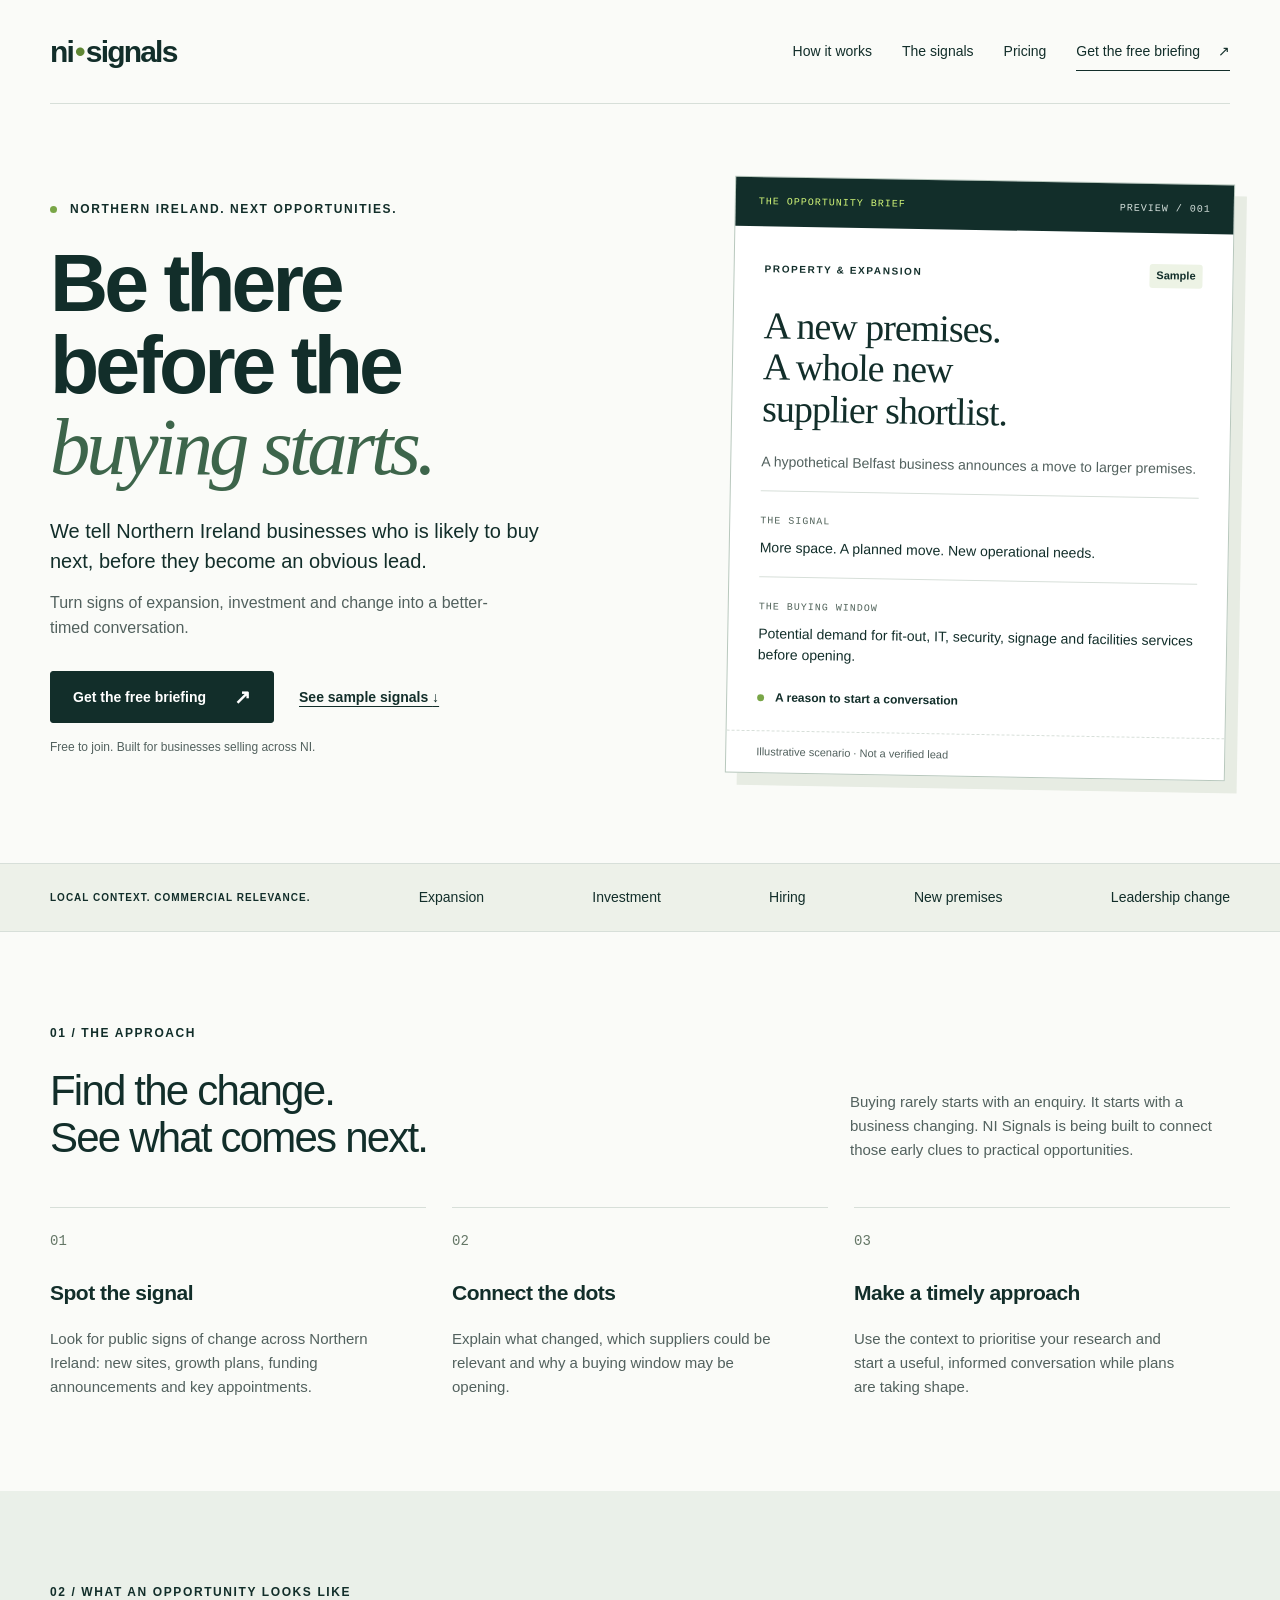
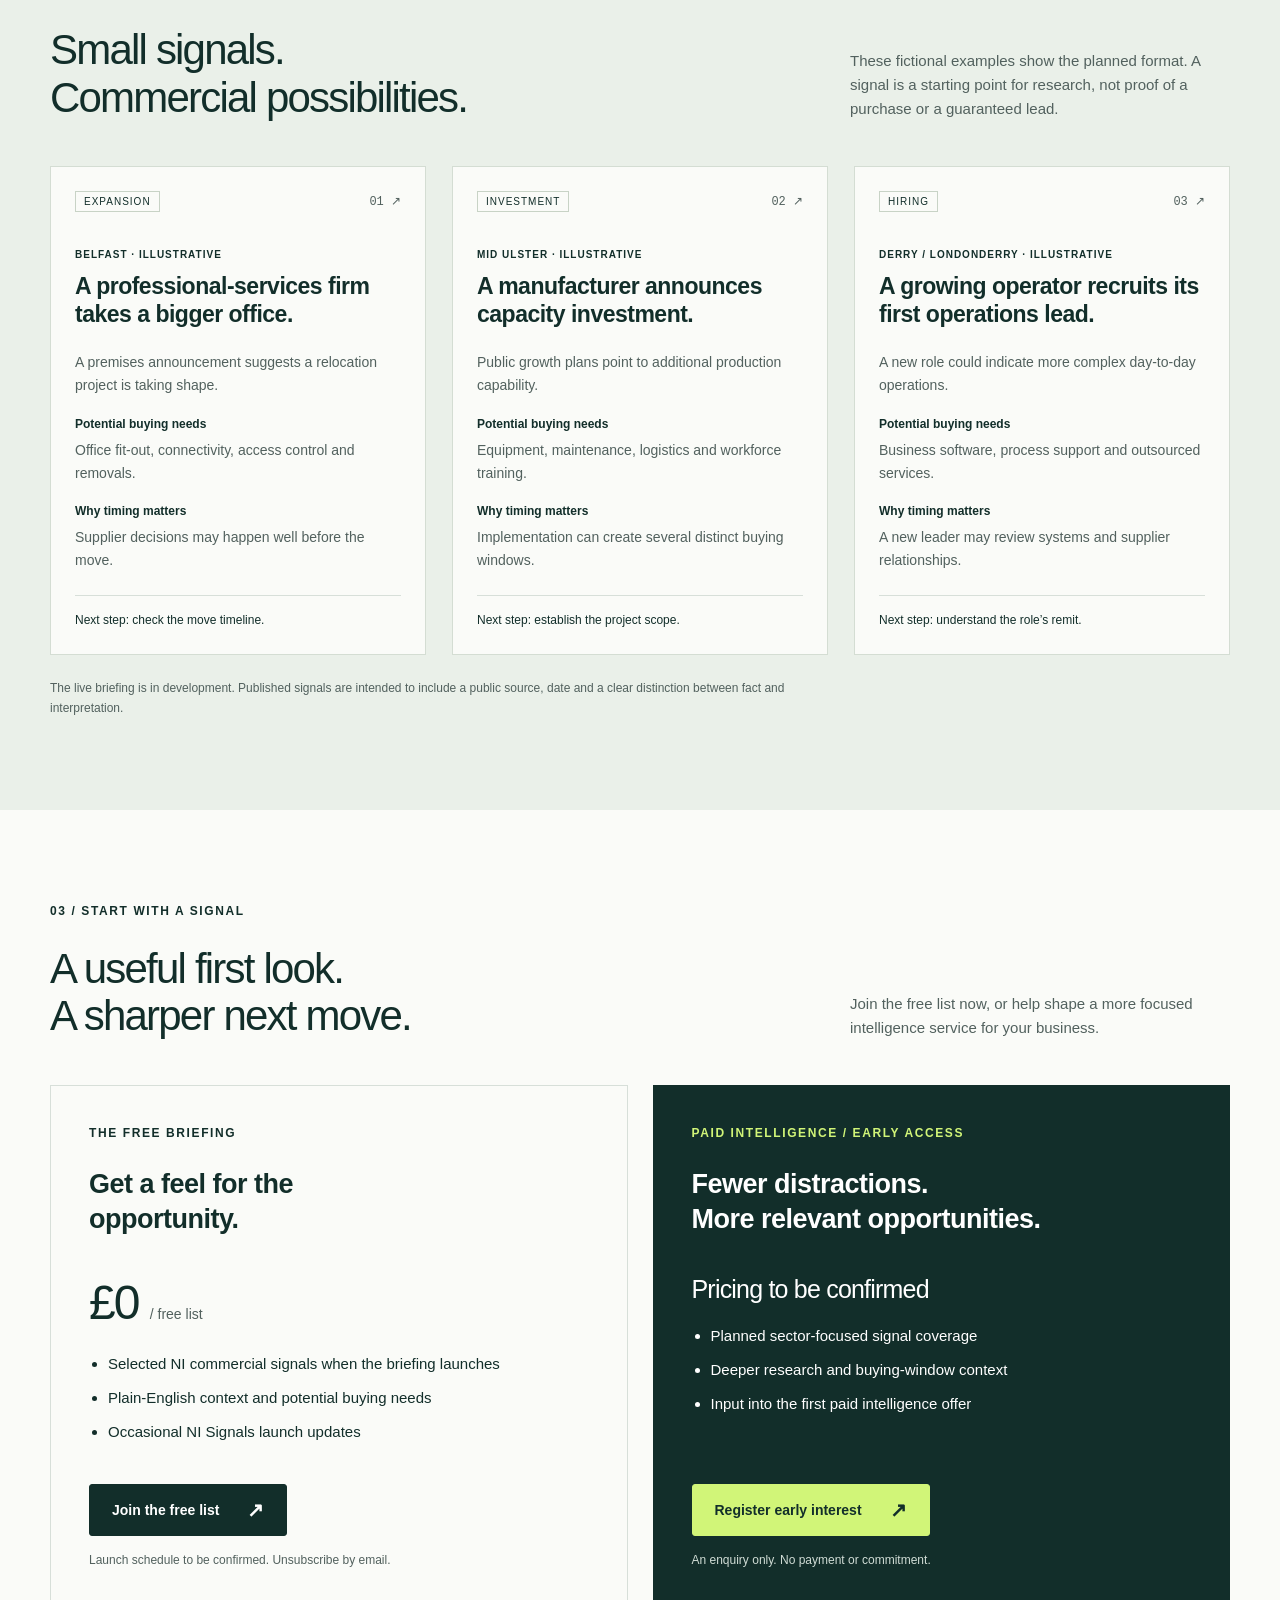
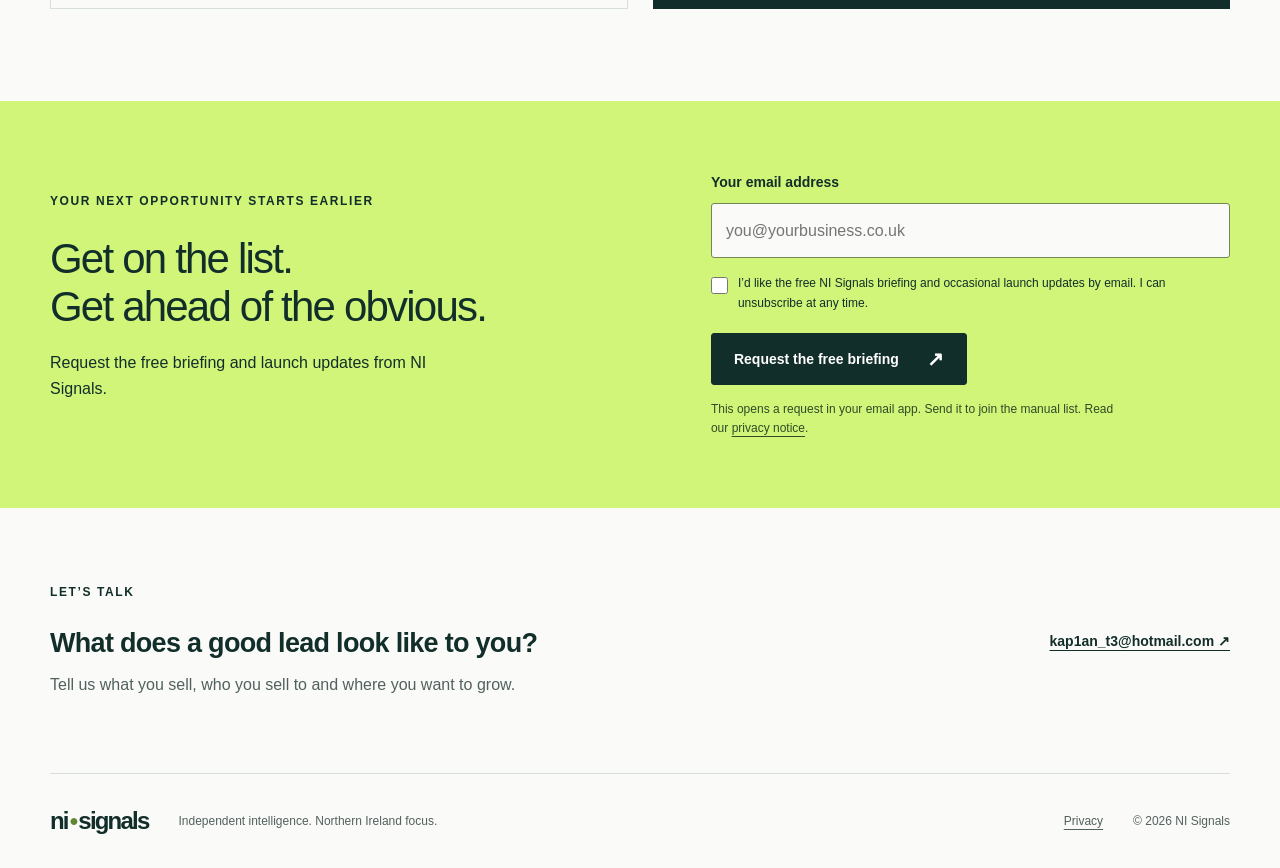
==== index.html @ 3f55317d "Launch NI Signals static landing-site MVP" ====
<!doctype html>
<html lang="en-GB">
<head>
  <meta charset="utf-8"><meta name="viewport" content="width=device-width, initial-scale=1">
  <title>NI Signals | Know who’s likely to buy next</title>
  <meta name="description" content="Early commercial signals for Northern Ireland businesses. Spot expansion, investment and change that could open your next buying window. Join the free briefing.">
  <meta name="theme-color" content="#122e2a"><meta property="og:title" content="NI Signals — Know who’s likely to buy next"><meta property="og:description" content="Northern Ireland commercial intelligence. Spot the change. Understand the opportunity. Make your move."><meta property="og:type" content="website">
  <link rel="canonical" href="https://kaplankopy-debug.github.io/ni-signals/"><meta property="og:url" content="https://kaplankopy-debug.github.io/ni-signals/">
  <link rel="icon" href="favicon.svg" type="image/svg+xml"><link rel="stylesheet" href="styles.css"><script src="signup.js" defer></script>
</head>
<body>
<a class="skip" href="#main">Skip to content</a>
<header class="wrap masthead"><a class="brand" href="./" aria-label="NI Signals home">ni<span class="brand-dot">•</span>signals</a><nav aria-label="Main navigation"><a href="#how-it-works">How it works</a><a href="#signals">The signals</a><a href="#pricing">Pricing</a><a class="nav-cta" href="#join">Get the free briefing <span aria-hidden="true">↗</span></a></nav></header>
<main id="main">
<section class="wrap hero">
  <div class="hero-copy"><p class="eyebrow"><span class="status-dot"></span> NORTHERN IRELAND. NEXT OPPORTUNITIES.</p><h1>Be there<br>before the<br><em>buying starts.</em></h1><p class="lead">We tell Northern Ireland businesses who is likely to buy next, before they become an obvious lead.</p><p class="sublead">Turn signs of expansion, investment and change into a better-timed conversation.</p><div class="actions"><a class="button" href="#join">Get the free briefing <span aria-hidden="true">↗</span></a><a class="text-link" href="#signals">See sample signals <span aria-hidden="true">↓</span></a></div><p class="small">Free to join. Built for businesses selling across NI.</p></div>
  <aside class="brief" aria-label="Illustrative commercial signal"><div class="brief-top"><span>THE OPPORTUNITY BRIEF</span><span class="edition">PREVIEW / 001</span></div><div class="brief-body"><p class="eyebrow">PROPERTY & EXPANSION <span class="pill">Sample</span></p><h2>A new premises.<br>A whole new<br>supplier shortlist.</h2><p>A hypothetical Belfast business announces a move to larger premises.</p><div class="signal-rule"><span>THE SIGNAL</span><p>More space. A planned move. New operational needs.</p></div><div class="signal-rule"><span>THE BUYING WINDOW</span><p>Potential demand for fit-out, IT, security, signage and facilities services before opening.</p></div><div class="brief-foot"><span class="status-dot"></span> A reason to start a conversation</div></div><div class="brief-caption">Illustrative scenario · Not a verified lead</div></aside>
</section>
<div class="scope-strip"><div class="wrap"><p>LOCAL CONTEXT. COMMERCIAL RELEVANCE.</p><span>Expansion</span><span>Investment</span><span>Hiring</span><span>New premises</span><span>Leadership change</span></div></div>
<section class="wrap section" id="how-it-works"><div class="section-heading"><div><p class="eyebrow">01 / THE APPROACH</p><h2>Find the change.<br>See what comes next.</h2></div><p>Buying rarely starts with an enquiry. It starts with a business changing. NI Signals is being built to connect those early clues to practical opportunities.</p></div><div class="steps"><article><span class="step-number">01</span><h3>Spot the signal</h3><p>Look for public signs of change across Northern Ireland: new sites, growth plans, funding announcements and key appointments.</p></article><article><span class="step-number">02</span><h3>Connect the dots</h3><p>Explain what changed, which suppliers could be relevant and why a buying window may be opening.</p></article><article><span class="step-number">03</span><h3>Make a timely approach</h3><p>Use the context to prioritise your research and start a useful, informed conversation while plans are taking shape.</p></article></div></section>
<section class="signals-section" id="signals"><div class="wrap section"><div class="section-heading"><div><p class="eyebrow">02 / WHAT AN OPPORTUNITY LOOKS LIKE</p><h2>Small signals.<br>Commercial possibilities.</h2></div><p>These fictional examples show the planned format. A signal is a starting point for research, not proof of a purchase or a guaranteed lead.</p></div><div class="cards">
<article class="signal-card"><div class="card-top"><span class="tag">EXPANSION</span><span>01 ↗</span></div><p class="location">BELFAST · ILLUSTRATIVE</p><h3>A professional-services firm takes a bigger office.</h3><p class="card-detail">A premises announcement suggests a relocation project is taking shape.</p><dl><dt>Potential buying needs</dt><dd>Office fit-out, connectivity, access control and removals.</dd><dt>Why timing matters</dt><dd>Supplier decisions may happen well before the move.</dd></dl><div class="card-footer">Next step: check the move timeline.</div></article>
<article class="signal-card"><div class="card-top"><span class="tag">INVESTMENT</span><span>02 ↗</span></div><p class="location">MID ULSTER · ILLUSTRATIVE</p><h3>A manufacturer announces capacity investment.</h3><p class="card-detail">Public growth plans point to additional production capability.</p><dl><dt>Potential buying needs</dt><dd>Equipment, maintenance, logistics and workforce training.</dd><dt>Why timing matters</dt><dd>Implementation can create several distinct buying windows.</dd></dl><div class="card-footer">Next step: establish the project scope.</div></article>
<article class="signal-card"><div class="card-top"><span class="tag">HIRING</span><span>03 ↗</span></div><p class="location">DERRY / LONDONDERRY · ILLUSTRATIVE</p><h3>A growing operator recruits its first operations lead.</h3><p class="card-detail">A new role could indicate more complex day-to-day operations.</p><dl><dt>Potential buying needs</dt><dd>Business software, process support and outsourced services.</dd><dt>Why timing matters</dt><dd>A new leader may review systems and supplier relationships.</dd></dl><div class="card-footer">Next step: understand the role’s remit.</div></article>
</div><p class="sample-note">The live briefing is in development. Published signals are intended to include a public source, date and a clear distinction between fact and interpretation.</p></div></section>
<section class="wrap section" id="pricing"><div class="section-heading"><div><p class="eyebrow">03 / START WITH A SIGNAL</p><h2>A useful first look.<br>A sharper next move.</h2></div><p>Join the free list now, or help shape a more focused intelligence service for your business.</p></div><div class="pricing-grid"><article class="price-card"><p class="eyebrow">THE FREE BRIEFING</p><h3>Get a feel for the opportunity.</h3><p class="price">£0 <span>/ free list</span></p><ul><li>Selected NI commercial signals when the briefing launches</li><li>Plain-English context and potential buying needs</li><li>Occasional NI Signals launch updates</li></ul><a class="button" href="#join">Join the free list <span aria-hidden="true">↗</span></a><p class="small">Launch schedule to be confirmed. Unsubscribe by email.</p></article><article class="price-card premium"><p class="eyebrow">PAID INTELLIGENCE / EARLY ACCESS</p><h3>Fewer distractions.<br>More relevant opportunities.</h3><p class="price price-tbc">Pricing to be confirmed</p><ul><li>Planned sector-focused signal coverage</li><li>Deeper research and buying-window context</li><li>Input into the first paid intelligence offer</li></ul><a class="button light" href="mailto:kap1an_t3@hotmail.com?subject=NI%20Signals%20early%20access&amp;body=Hi%2C%20I%27m%20interested%20in%20NI%20Signals%20paid%20intelligence.%0A%0ABusiness%3A%0AWhat%20we%20sell%3A%0AIdeal%20customers%3A">Register early interest <span aria-hidden="true">↗</span></a><p class="small">An enquiry only. No payment or commitment.</p></article></div></section>
<section class="join-section" id="join"><div class="wrap join-grid"><div><p class="eyebrow">YOUR NEXT OPPORTUNITY STARTS EARLIER</p><h2>Get on the list.<br>Get ahead of the obvious.</h2><p>Request the free briefing and launch updates from NI Signals.</p></div><form id="signup-form"><label for="email">Your email address</label><input id="email" name="email" type="email" autocomplete="email" placeholder="you@yourbusiness.co.uk" required maxlength="254"><label class="consent"><input type="checkbox" id="consent" required><span>I’d like the free NI Signals briefing and occasional launch updates by email. I can unsubscribe at any time.</span></label><button class="button" type="submit">Request the free briefing <span aria-hidden="true">↗</span></button><p class="small">This opens a request in your email app. Send it to join the manual list. Read our <a href="privacy.html">privacy notice</a>.</p><p id="signup-status" class="form-status" role="status" aria-live="polite"></p><noscript><p>Email <a href="mailto:kap1an_t3@hotmail.com?subject=NI%20Signals%20free%20briefing&amp;body=Please%20add%20me%20to%20the%20free%20NI%20Signals%20briefing%20and%20occasional%20launch%20updates.%20I%20understand%20I%20can%20unsubscribe%20at%20any%20time.">your signup request</a> to join.</p></noscript></form></div></section>
<section class="wrap contact" id="contact"><div><p class="eyebrow">LET’S TALK</p><h2>What does a good lead look like to you?</h2><p>Tell us what you sell, who you sell to and where you want to grow.</p></div><a class="text-link" href="mailto:kap1an_t3@hotmail.com?subject=NI%20Signals%20enquiry">kap1an_t3@hotmail.com <span aria-hidden="true">↗</span></a></section>
</main><footer class="wrap footer"><a class="brand" href="./">ni<span class="brand-dot">•</span>signals</a><p>Independent intelligence. Northern Ireland focus.</p><a href="privacy.html">Privacy</a><span>© 2026 NI Signals</span></footer>
</body></html>
---- styles.css ----
:root{--ink:#122e2a;--muted:#52615e;--paper:#fafbf8;--line:#d7dfd9;--green:#d1f578;--white:#fff}*{box-sizing:border-box}html{scroll-behavior:smooth;scroll-padding-top:24px}body{margin:0;color:var(--ink);background:var(--paper);font:16px/1.6 Arial,Helvetica,sans-serif}a{color:inherit;text-underline-offset:4px}button,input{font:inherit}button,a,input{touch-action:manipulation}a,button{-webkit-tap-highlight-color:transparent}a:focus-visible,button:focus-visible,input:focus-visible{outline:3px solid #32856d;outline-offset:5px}.wrap{width:min(1180px,calc(100% - 64px));margin-inline:auto}.masthead{min-height:104px;display:flex;align-items:center;justify-content:space-between;gap:30px;border-bottom:1px solid var(--line)}.brand{font-weight:800;font-size:30px;letter-spacing:-1.8px;text-decoration:none;white-space:nowrap}.brand-dot{color:#5f8734;padding:0 2px}nav{display:flex;align-items:center;gap:30px;font-size:14px}nav a{text-decoration:none}.nav-cta{border-bottom:1px solid;padding:8px 0}.nav-cta span{margin-left:14px}.hero{display:grid;grid-template-columns:1.2fr 1fr;gap:80px;padding-block:76px 86px;align-items:center}.eyebrow{font-size:12px;font-weight:700;letter-spacing:1.6px;line-height:1.6;margin:0 0 24px}.status-dot{display:inline-block;width:7px;height:7px;background:#79a647;border-radius:50%;margin-right:8px;vertical-align:middle}h1,h2,h3,p{margin-top:0}h1{font-size:clamp(54px,6.3vw,84px);line-height:1.01;letter-spacing:-4px;font-weight:600;margin-bottom:28px}h1 em{font-family:Georgia,'Times New Roman',serif;font-weight:400;color:#3d654b;letter-spacing:-4px}.lead{font-size:20px;line-height:1.5;max-width:500px;margin-bottom:14px}.sublead{color:var(--muted);max-width:460px}.actions{display:flex;align-items:center;gap:25px;margin-top:30px;flex-wrap:wrap}.button{display:inline-flex;align-items:center;justify-content:space-between;gap:28px;min-height:52px;padding:14px 22px;background:var(--ink);color:white;border:1px solid var(--ink);font-weight:700;font-size:14px;text-decoration:none;cursor:pointer;border-radius:3px}.button:hover{background:#255145}.button span{font-size:20px;line-height:1}.text-link{font-size:14px;font-weight:700}.small{font-size:12px;color:var(--muted);margin:15px 0 0}.brief{background:white;border:1px solid #b8c8bd;box-shadow:12px 12px 0 #e7ece3;transform:rotate(1deg)}.brief-top{background:var(--ink);color:var(--green);padding:17px 23px;display:flex;justify-content:space-between;gap:15px;font:10px/1.5 monospace;letter-spacing:1px}.edition{color:#d5e0dc}.brief-body{padding:31px 30px 23px}.brief-body .eyebrow{font-size:10px;display:flex;justify-content:space-between;align-items:center;gap:10px}.pill{background:#edf3e5;padding:3px 7px;border-radius:3px;letter-spacing:0;font-size:11px}.brief h2{font:400 38px/1.1 Georgia,serif;letter-spacing:-1px;margin-bottom:20px}.brief-body>p:not(.eyebrow){font-size:14px;color:var(--muted)}.signal-rule{border-top:1px solid var(--line);padding-top:14px;margin-top:18px}.signal-rule>span{font:10px monospace;letter-spacing:1px;color:#52645b}.signal-rule p{font-size:14px;margin:6px 0 0;line-height:1.5}.brief-foot{font-size:12px;font-weight:600;padding-top:23px}.brief-caption{border-top:1px dashed var(--line);padding:12px 30px;font-size:11px;color:var(--muted)}.scope-strip{border-block:1px solid var(--line);background:#edf1e9}.scope-strip .wrap{display:flex;flex-wrap:wrap;align-items:center;justify-content:space-between;gap:20px;padding-block:22px}.scope-strip p{font-size:10px;letter-spacing:1px;margin:0;font-weight:700}.scope-strip span{font-size:14px}.section{padding-block:92px}.section-heading{display:flex;justify-content:space-between;gap:60px;margin-bottom:45px;align-items:flex-end}.section-heading h2,.join-grid h2{font-size:42px;letter-spacing:-1.8px;line-height:1.13;margin-bottom:0;font-weight:500}.section-heading>p{max-width:380px;color:var(--muted);font-size:15px;margin:0}.steps,.cards{display:grid;grid-template-columns:repeat(3,1fr);gap:26px}.steps article{border-top:1px solid var(--line);padding-top:25px}.step-number{font:14px monospace;color:#647666;display:block;margin-bottom:30px}h3{font-size:21px;line-height:1.3;letter-spacing:-.5px}.steps p{font-size:15px;color:var(--muted);max-width:330px;margin-bottom:0}.signals-section{background:#eaf0e9}.signal-card{background:var(--paper);border:1px solid #d4ddd3;padding:24px;display:flex;flex-direction:column}.card-top{display:flex;align-items:center;justify-content:space-between;font:12px monospace;color:var(--muted);margin-bottom:35px}.tag{border:1px solid #c8d3c6;padding:4px 8px;font:10px Arial;letter-spacing:1px;color:var(--ink)}.location{font-size:10px;font-weight:700;letter-spacing:1px;margin-bottom:10px}.signal-card h3{font-size:23px;line-height:1.2}.card-detail{font-size:14px;color:var(--muted)}dl{margin:5px 0 24px}dt{font-size:12px;font-weight:700;margin-bottom:5px}dd{margin:0 0 18px;font-size:14px;color:var(--muted)}dd:last-child{margin-bottom:0}.card-footer{border-top:1px solid var(--line);padding-top:15px;margin-top:auto;font-size:12px}.sample-note{font-size:12px;color:var(--muted);margin:24px 0 0;max-width:810px}.pricing-grid{display:grid;grid-template-columns:1fr 1fr;gap:25px}.price-card{border:1px solid var(--line);padding:38px;display:flex;flex-direction:column;align-items:flex-start}.price-card h3{font-size:27px;max-width:350px}.price{font-size:48px;line-height:1.2;letter-spacing:-2px;margin:10px 0 20px}.price span{font-size:14px;letter-spacing:0;color:var(--muted)}.price-tbc{font-size:25px;letter-spacing:-.8px}.price-card ul{padding-left:19px;font-size:15px;margin:0 0 30px}.price-card li{padding-bottom:10px}.price-card .button{margin-top:auto}.premium{background:var(--ink);color:#fff;border-color:var(--ink)}.premium .eyebrow{color:var(--green)}.premium .small{color:#d0dcd5}.light{background:var(--green);color:var(--ink);border-color:var(--green)}.light:hover{background:#e0ff9b}.join-section{background:var(--green);padding-block:70px}.join-grid{display:grid;grid-template-columns:1.1fr 1fr;gap:90px;align-items:center}.join-grid h2{margin-bottom:20px}.join-grid p{max-width:410px}.join-grid label:not(.consent){display:block;font-size:14px;font-weight:700;margin-bottom:9px}input[type=email]{width:100%;border:1px solid #738654;background:var(--paper);padding:14px;border-radius:3px;min-height:54px}.consent{display:flex;gap:10px;align-items:flex-start;font-size:12px;margin:16px 0 20px}.consent input{margin:3px 0 0;width:17px;height:17px;flex-shrink:0;accent-color:var(--ink)}.join-grid .small{color:#304b27}.form-status{font-size:14px;margin:16px 0 0}.form-status:empty{display:none}.contact{display:flex;justify-content:space-between;gap:45px;align-items:center;padding-block:75px}.contact h2{font-size:27px;line-height:1.25;letter-spacing:-.7px;margin-bottom:12px}.contact p:last-child{color:var(--muted);margin:0}.contact>a{overflow-wrap:anywhere}.footer{display:flex;align-items:center;gap:30px;border-top:1px solid var(--line);padding-block:28px;font-size:12px;color:var(--muted)}.footer .brand{font-size:24px;color:var(--ink)}.footer p{margin:0 auto 0 0}.skip{position:absolute;left:15px;top:-100px;background:white;padding:12px;z-index:10}.skip:focus{top:10px}.privacy{max-width:760px;padding-block:65px}.privacy h1{font-size:52px;letter-spacing:-2px}.privacy h2{font-size:23px;margin-top:35px}.privacy p,.privacy li{color:var(--muted)}.privacy a{overflow-wrap:anywhere}@media(max-width:1000px){.hero{gap:40px}.brief-body{padding:25px}.brief h2{font-size:34px}nav{gap:18px}.join-grid{gap:40px}.card-top{gap:8px}.signal-card{padding:20px}.section-heading{gap:40px}}@media(max-width:760px){.wrap{width:calc(100% - 40px)}.masthead{min-height:88px;gap:15px}.brand{font-size:27px}nav>a:not(.nav-cta){display:none}.nav-cta{font-size:12px}.nav-cta span{margin-left:4px}.hero{grid-template-columns:1fr;padding-block:46px 55px;gap:40px}h1{font-size:64px;letter-spacing:-3px}h1 em{letter-spacing:-3px}.lead{font-size:19px}.brief{max-width:480px;width:calc(100% - 10px);transform:none}.brief h2{font-size:37px}.eyebrow{font-size:10px;margin-bottom:20px}.scope-strip .wrap{justify-content:flex-start;gap:12px 22px}.scope-strip p{width:100%}.scope-strip span{font-size:12px}.section{padding-block:58px}.section-heading{display:block;margin-bottom:32px}.section-heading>p{margin-top:22px;max-width:100%}.section-heading h2,.join-grid h2{font-size:35px;letter-spacing:-1.3px}.steps,.cards,.pricing-grid,.join-grid{grid-template-columns:1fr}.steps{gap:28px}.steps p{max-width:none}.step-number{margin-bottom:14px}.cards{gap:16px}.card-top{margin-bottom:25px}.signal-card{padding:25px}.price-card{padding:28px}.join-section{padding-block:50px}.join-grid{gap:28px}.contact{display:block;padding-block:50px}.contact>a{display:inline-block;margin-top:25px}.footer{flex-wrap:wrap;gap:15px 22px}.footer p{width:calc(100% - 130px);font-size:11px}.footer>span{margin-left:auto}.privacy h1{font-size:42px}}@media(prefers-reduced-motion:reduce){html{scroll-behavior:auto}}@media(max-width:360px){h1{font-size:55px}.nav-cta{max-width:115px}.actions{gap:20px}.brief-top{padding-inline:15px;font-size:9px}}
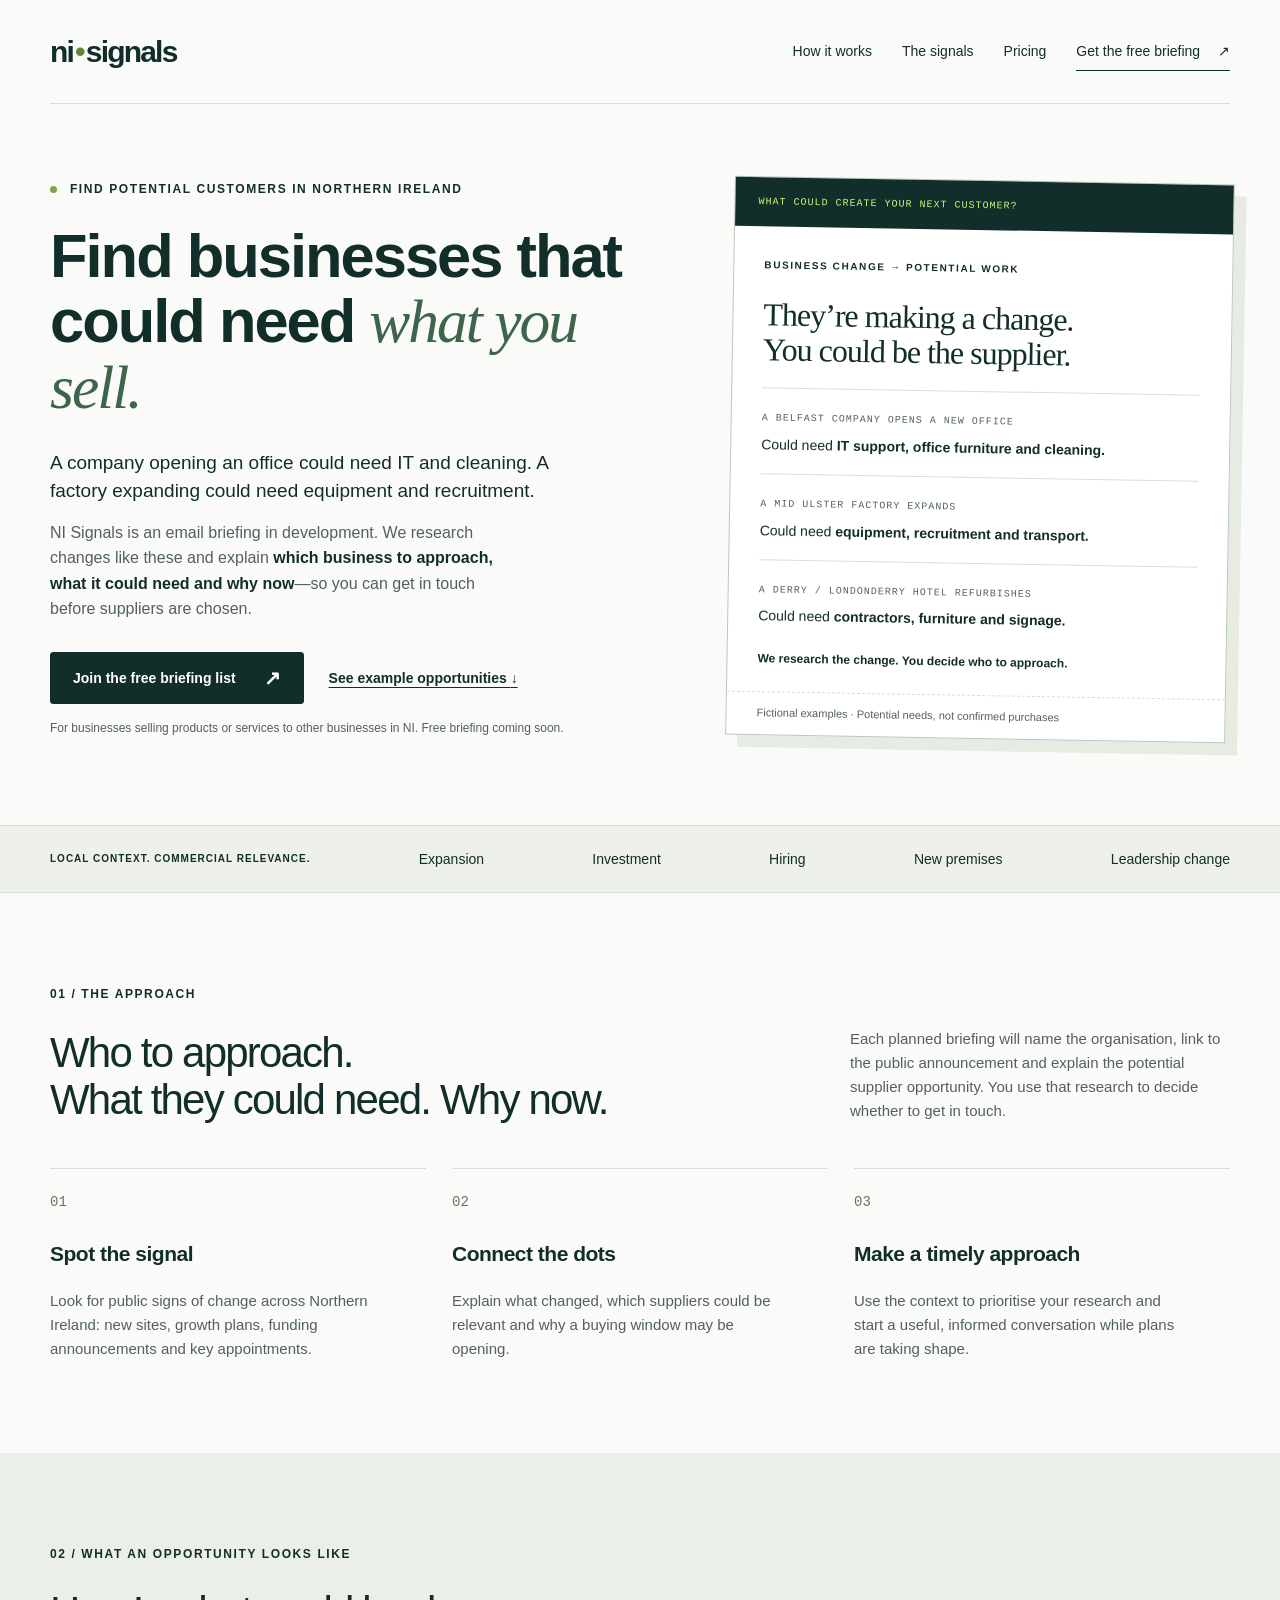
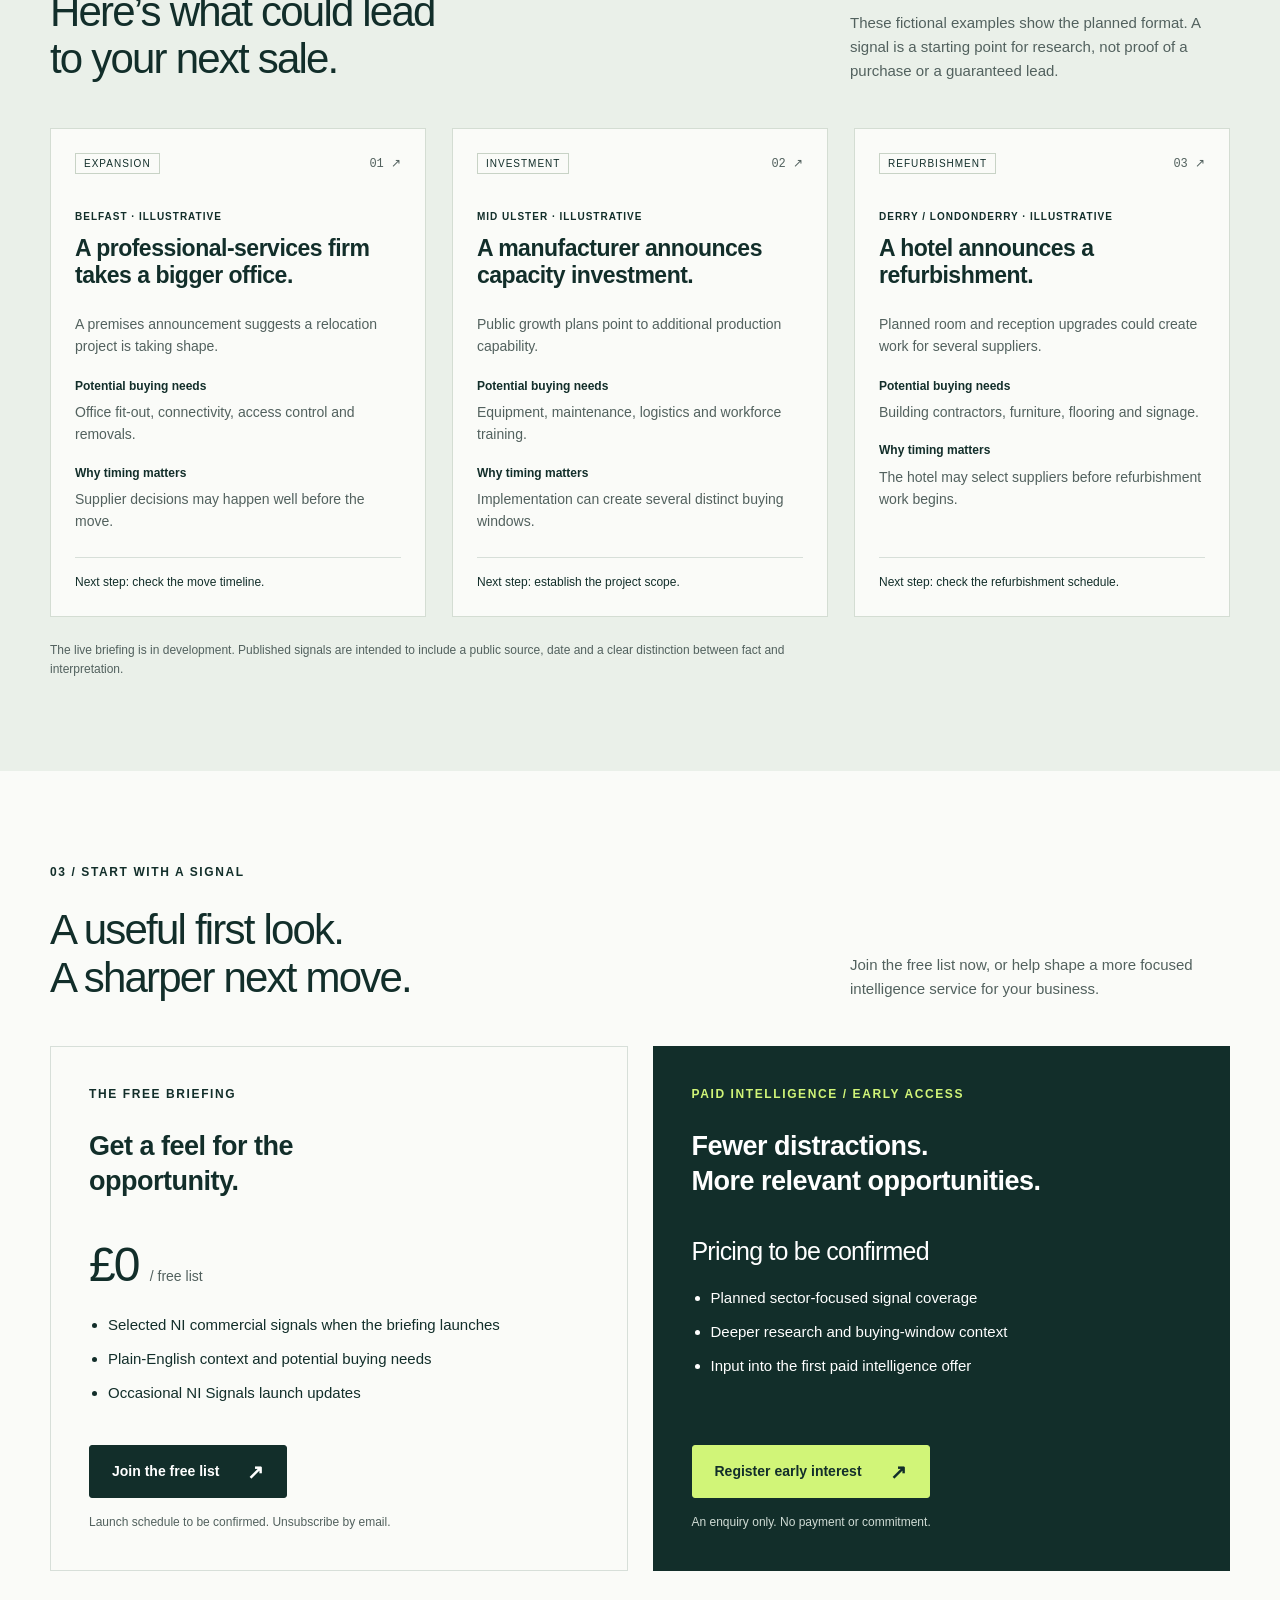
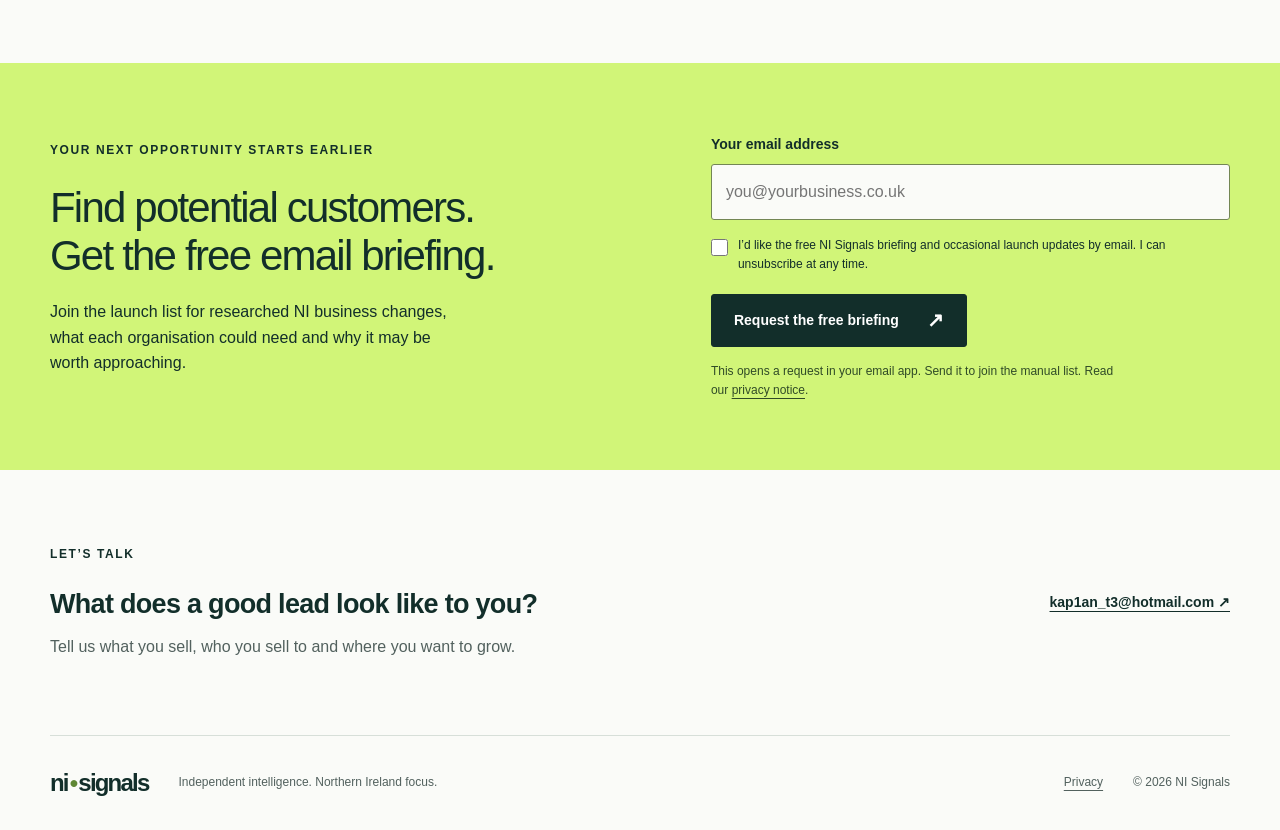
==== commit 4bdf6652: "Clarify proposition with concrete customer and supplier examples" ====
--- a/index.html
+++ b/index.html
@@ -2,29 +2,30 @@
 <html lang="en-GB">
 <head>
   <meta charset="utf-8"><meta name="viewport" content="width=device-width, initial-scale=1">
-  <title>NI Signals | Know who’s likely to buy next</title>
-  <meta name="description" content="Early commercial signals for Northern Ireland businesses. Spot expansion, investment and change that could open your next buying window. Join the free briefing.">
-  <meta name="theme-color" content="#122e2a"><meta property="og:title" content="NI Signals — Know who’s likely to buy next"><meta property="og:description" content="Northern Ireland commercial intelligence. Spot the change. Understand the opportunity. Make your move."><meta property="og:type" content="website">
+  <title>NI Signals | Find potential customers in Northern Ireland</title>
+  <meta name="description" content="Find NI businesses that could need what you sell. Our planned email briefing connects office openings, factory expansions and refurbishments to potential supplier opportunities.">
+  <meta name="theme-color" content="#122e2a"><meta property="og:title" content="NI Signals — Find businesses that could need what you sell"><meta property="og:description" content="New offices need IT. Expanding factories need equipment. Find business changes that could create your next customer."><meta property="og:type" content="website">
   <link rel="canonical" href="https://kaplankopy-debug.github.io/ni-signals/"><meta property="og:url" content="https://kaplankopy-debug.github.io/ni-signals/">
   <link rel="icon" href="favicon.svg" type="image/svg+xml"><link rel="stylesheet" href="styles.css"><script src="signup.js" defer></script>
+<style>.hero h1{font-size:clamp(42px,4.8vw,64px);line-height:1.06;letter-spacing:-2px}.hero h1 em{letter-spacing:-2px}.hero{align-items:start}.hero .lead{font-size:19px}.hero .brief h2{font-size:32px}.hero .sublead strong{color:var(--ink)}</style>
 </head>
 <body>
 <a class="skip" href="#main">Skip to content</a>
 <header class="wrap masthead"><a class="brand" href="./" aria-label="NI Signals home">ni<span class="brand-dot">•</span>signals</a><nav aria-label="Main navigation"><a href="#how-it-works">How it works</a><a href="#signals">The signals</a><a href="#pricing">Pricing</a><a class="nav-cta" href="#join">Get the free briefing <span aria-hidden="true">↗</span></a></nav></header>
 <main id="main">
 <section class="wrap hero">
-  <div class="hero-copy"><p class="eyebrow"><span class="status-dot"></span> NORTHERN IRELAND. NEXT OPPORTUNITIES.</p><h1>Be there<br>before the<br><em>buying starts.</em></h1><p class="lead">We tell Northern Ireland businesses who is likely to buy next, before they become an obvious lead.</p><p class="sublead">Turn signs of expansion, investment and change into a better-timed conversation.</p><div class="actions"><a class="button" href="#join">Get the free briefing <span aria-hidden="true">↗</span></a><a class="text-link" href="#signals">See sample signals <span aria-hidden="true">↓</span></a></div><p class="small">Free to join. Built for businesses selling across NI.</p></div>
-  <aside class="brief" aria-label="Illustrative commercial signal"><div class="brief-top"><span>THE OPPORTUNITY BRIEF</span><span class="edition">PREVIEW / 001</span></div><div class="brief-body"><p class="eyebrow">PROPERTY & EXPANSION <span class="pill">Sample</span></p><h2>A new premises.<br>A whole new<br>supplier shortlist.</h2><p>A hypothetical Belfast business announces a move to larger premises.</p><div class="signal-rule"><span>THE SIGNAL</span><p>More space. A planned move. New operational needs.</p></div><div class="signal-rule"><span>THE BUYING WINDOW</span><p>Potential demand for fit-out, IT, security, signage and facilities services before opening.</p></div><div class="brief-foot"><span class="status-dot"></span> A reason to start a conversation</div></div><div class="brief-caption">Illustrative scenario · Not a verified lead</div></aside>
+  <div class="hero-copy"><p class="eyebrow"><span class="status-dot"></span> FIND POTENTIAL CUSTOMERS IN NORTHERN IRELAND</p><h1>Find businesses that could need <em>what you sell.</em></h1><p class="lead">A company opening an office could need IT and cleaning. A factory expanding could need equipment and recruitment.</p><p class="sublead">NI Signals is an email briefing in development. We research changes like these and explain <strong>which business to approach, what it could need and why now</strong>—so you can get in touch before suppliers are chosen.</p><div class="actions"><a class="button" href="#join">Join the free briefing list <span aria-hidden="true">↗</span></a><a class="text-link" href="#signals">See example opportunities <span aria-hidden="true">↓</span></a></div><p class="small">For businesses selling products or services to other businesses in NI. Free briefing coming soon.</p></div>
+  <aside class="brief" aria-label="Examples of potential customer opportunities"><div class="brief-top"><span>WHAT COULD CREATE YOUR NEXT CUSTOMER?</span></div><div class="brief-body"><p class="eyebrow">BUSINESS CHANGE → POTENTIAL WORK</p><h2>They’re making a change.<br>You could be the supplier.</h2><div class="signal-rule"><span>A BELFAST COMPANY OPENS A NEW OFFICE</span><p>Could need <strong>IT support, office furniture and cleaning.</strong></p></div><div class="signal-rule"><span>A MID ULSTER FACTORY EXPANDS</span><p>Could need <strong>equipment, recruitment and transport.</strong></p></div><div class="signal-rule"><span>A DERRY / LONDONDERRY HOTEL REFURBISHES</span><p>Could need <strong>contractors, furniture and signage.</strong></p></div><div class="brief-foot">We research the change. You decide who to approach.</div></div><div class="brief-caption">Fictional examples · Potential needs, not confirmed purchases</div></aside>
 </section>
 <div class="scope-strip"><div class="wrap"><p>LOCAL CONTEXT. COMMERCIAL RELEVANCE.</p><span>Expansion</span><span>Investment</span><span>Hiring</span><span>New premises</span><span>Leadership change</span></div></div>
-<section class="wrap section" id="how-it-works"><div class="section-heading"><div><p class="eyebrow">01 / THE APPROACH</p><h2>Find the change.<br>See what comes next.</h2></div><p>Buying rarely starts with an enquiry. It starts with a business changing. NI Signals is being built to connect those early clues to practical opportunities.</p></div><div class="steps"><article><span class="step-number">01</span><h3>Spot the signal</h3><p>Look for public signs of change across Northern Ireland: new sites, growth plans, funding announcements and key appointments.</p></article><article><span class="step-number">02</span><h3>Connect the dots</h3><p>Explain what changed, which suppliers could be relevant and why a buying window may be opening.</p></article><article><span class="step-number">03</span><h3>Make a timely approach</h3><p>Use the context to prioritise your research and start a useful, informed conversation while plans are taking shape.</p></article></div></section>
-<section class="signals-section" id="signals"><div class="wrap section"><div class="section-heading"><div><p class="eyebrow">02 / WHAT AN OPPORTUNITY LOOKS LIKE</p><h2>Small signals.<br>Commercial possibilities.</h2></div><p>These fictional examples show the planned format. A signal is a starting point for research, not proof of a purchase or a guaranteed lead.</p></div><div class="cards">
+<section class="wrap section" id="how-it-works"><div class="section-heading"><div><p class="eyebrow">01 / THE APPROACH</p><h2>Who to approach.<br>What they could need. Why now.</h2></div><p>Each planned briefing will name the organisation, link to the public announcement and explain the potential supplier opportunity. You use that research to decide whether to get in touch.</p></div><div class="steps"><article><span class="step-number">01</span><h3>Spot the signal</h3><p>Look for public signs of change across Northern Ireland: new sites, growth plans, funding announcements and key appointments.</p></article><article><span class="step-number">02</span><h3>Connect the dots</h3><p>Explain what changed, which suppliers could be relevant and why a buying window may be opening.</p></article><article><span class="step-number">03</span><h3>Make a timely approach</h3><p>Use the context to prioritise your research and start a useful, informed conversation while plans are taking shape.</p></article></div></section>
+<section class="signals-section" id="signals"><div class="wrap section"><div class="section-heading"><div><p class="eyebrow">02 / WHAT AN OPPORTUNITY LOOKS LIKE</p><h2>Here’s what could lead<br>to your next sale.</h2></div><p>These fictional examples show the planned format. A signal is a starting point for research, not proof of a purchase or a guaranteed lead.</p></div><div class="cards">
 <article class="signal-card"><div class="card-top"><span class="tag">EXPANSION</span><span>01 ↗</span></div><p class="location">BELFAST · ILLUSTRATIVE</p><h3>A professional-services firm takes a bigger office.</h3><p class="card-detail">A premises announcement suggests a relocation project is taking shape.</p><dl><dt>Potential buying needs</dt><dd>Office fit-out, connectivity, access control and removals.</dd><dt>Why timing matters</dt><dd>Supplier decisions may happen well before the move.</dd></dl><div class="card-footer">Next step: check the move timeline.</div></article>
 <article class="signal-card"><div class="card-top"><span class="tag">INVESTMENT</span><span>02 ↗</span></div><p class="location">MID ULSTER · ILLUSTRATIVE</p><h3>A manufacturer announces capacity investment.</h3><p class="card-detail">Public growth plans point to additional production capability.</p><dl><dt>Potential buying needs</dt><dd>Equipment, maintenance, logistics and workforce training.</dd><dt>Why timing matters</dt><dd>Implementation can create several distinct buying windows.</dd></dl><div class="card-footer">Next step: establish the project scope.</div></article>
-<article class="signal-card"><div class="card-top"><span class="tag">HIRING</span><span>03 ↗</span></div><p class="location">DERRY / LONDONDERRY · ILLUSTRATIVE</p><h3>A growing operator recruits its first operations lead.</h3><p class="card-detail">A new role could indicate more complex day-to-day operations.</p><dl><dt>Potential buying needs</dt><dd>Business software, process support and outsourced services.</dd><dt>Why timing matters</dt><dd>A new leader may review systems and supplier relationships.</dd></dl><div class="card-footer">Next step: understand the role’s remit.</div></article>
+<article class="signal-card"><div class="card-top"><span class="tag">REFURBISHMENT</span><span>03 ↗</span></div><p class="location">DERRY / LONDONDERRY · ILLUSTRATIVE</p><h3>A hotel announces a refurbishment.</h3><p class="card-detail">Planned room and reception upgrades could create work for several suppliers.</p><dl><dt>Potential buying needs</dt><dd>Building contractors, furniture, flooring and signage.</dd><dt>Why timing matters</dt><dd>The hotel may select suppliers before refurbishment work begins.</dd></dl><div class="card-footer">Next step: check the refurbishment schedule.</div></article>
 </div><p class="sample-note">The live briefing is in development. Published signals are intended to include a public source, date and a clear distinction between fact and interpretation.</p></div></section>
 <section class="wrap section" id="pricing"><div class="section-heading"><div><p class="eyebrow">03 / START WITH A SIGNAL</p><h2>A useful first look.<br>A sharper next move.</h2></div><p>Join the free list now, or help shape a more focused intelligence service for your business.</p></div><div class="pricing-grid"><article class="price-card"><p class="eyebrow">THE FREE BRIEFING</p><h3>Get a feel for the opportunity.</h3><p class="price">£0 <span>/ free list</span></p><ul><li>Selected NI commercial signals when the briefing launches</li><li>Plain-English context and potential buying needs</li><li>Occasional NI Signals launch updates</li></ul><a class="button" href="#join">Join the free list <span aria-hidden="true">↗</span></a><p class="small">Launch schedule to be confirmed. Unsubscribe by email.</p></article><article class="price-card premium"><p class="eyebrow">PAID INTELLIGENCE / EARLY ACCESS</p><h3>Fewer distractions.<br>More relevant opportunities.</h3><p class="price price-tbc">Pricing to be confirmed</p><ul><li>Planned sector-focused signal coverage</li><li>Deeper research and buying-window context</li><li>Input into the first paid intelligence offer</li></ul><a class="button light" href="mailto:kap1an_t3@hotmail.com?subject=NI%20Signals%20early%20access&amp;body=Hi%2C%20I%27m%20interested%20in%20NI%20Signals%20paid%20intelligence.%0A%0ABusiness%3A%0AWhat%20we%20sell%3A%0AIdeal%20customers%3A">Register early interest <span aria-hidden="true">↗</span></a><p class="small">An enquiry only. No payment or commitment.</p></article></div></section>
-<section class="join-section" id="join"><div class="wrap join-grid"><div><p class="eyebrow">YOUR NEXT OPPORTUNITY STARTS EARLIER</p><h2>Get on the list.<br>Get ahead of the obvious.</h2><p>Request the free briefing and launch updates from NI Signals.</p></div><form id="signup-form"><label for="email">Your email address</label><input id="email" name="email" type="email" autocomplete="email" placeholder="you@yourbusiness.co.uk" required maxlength="254"><label class="consent"><input type="checkbox" id="consent" required><span>I’d like the free NI Signals briefing and occasional launch updates by email. I can unsubscribe at any time.</span></label><button class="button" type="submit">Request the free briefing <span aria-hidden="true">↗</span></button><p class="small">This opens a request in your email app. Send it to join the manual list. Read our <a href="privacy.html">privacy notice</a>.</p><p id="signup-status" class="form-status" role="status" aria-live="polite"></p><noscript><p>Email <a href="mailto:kap1an_t3@hotmail.com?subject=NI%20Signals%20free%20briefing&amp;body=Please%20add%20me%20to%20the%20free%20NI%20Signals%20briefing%20and%20occasional%20launch%20updates.%20I%20understand%20I%20can%20unsubscribe%20at%20any%20time.">your signup request</a> to join.</p></noscript></form></div></section>
+<section class="join-section" id="join"><div class="wrap join-grid"><div><p class="eyebrow">YOUR NEXT OPPORTUNITY STARTS EARLIER</p><h2>Find potential customers.<br>Get the free email briefing.</h2><p>Join the launch list for researched NI business changes, what each organisation could need and why it may be worth approaching.</p></div><form id="signup-form"><label for="email">Your email address</label><input id="email" name="email" type="email" autocomplete="email" placeholder="you@yourbusiness.co.uk" required maxlength="254"><label class="consent"><input type="checkbox" id="consent" required><span>I’d like the free NI Signals briefing and occasional launch updates by email. I can unsubscribe at any time.</span></label><button class="button" type="submit">Request the free briefing <span aria-hidden="true">↗</span></button><p class="small">This opens a request in your email app. Send it to join the manual list. Read our <a href="privacy.html">privacy notice</a>.</p><p id="signup-status" class="form-status" role="status" aria-live="polite"></p><noscript><p>Email <a href="mailto:kap1an_t3@hotmail.com?subject=NI%20Signals%20free%20briefing&amp;body=Please%20add%20me%20to%20the%20free%20NI%20Signals%20briefing%20and%20occasional%20launch%20updates.%20I%20understand%20I%20can%20unsubscribe%20at%20any%20time.">your signup request</a> to join.</p></noscript></form></div></section>
 <section class="wrap contact" id="contact"><div><p class="eyebrow">LET’S TALK</p><h2>What does a good lead look like to you?</h2><p>Tell us what you sell, who you sell to and where you want to grow.</p></div><a class="text-link" href="mailto:kap1an_t3@hotmail.com?subject=NI%20Signals%20enquiry">kap1an_t3@hotmail.com <span aria-hidden="true">↗</span></a></section>
 </main><footer class="wrap footer"><a class="brand" href="./">ni<span class="brand-dot">•</span>signals</a><p>Independent intelligence. Northern Ireland focus.</p><a href="privacy.html">Privacy</a><span>© 2026 NI Signals</span></footer>
 </body></html>
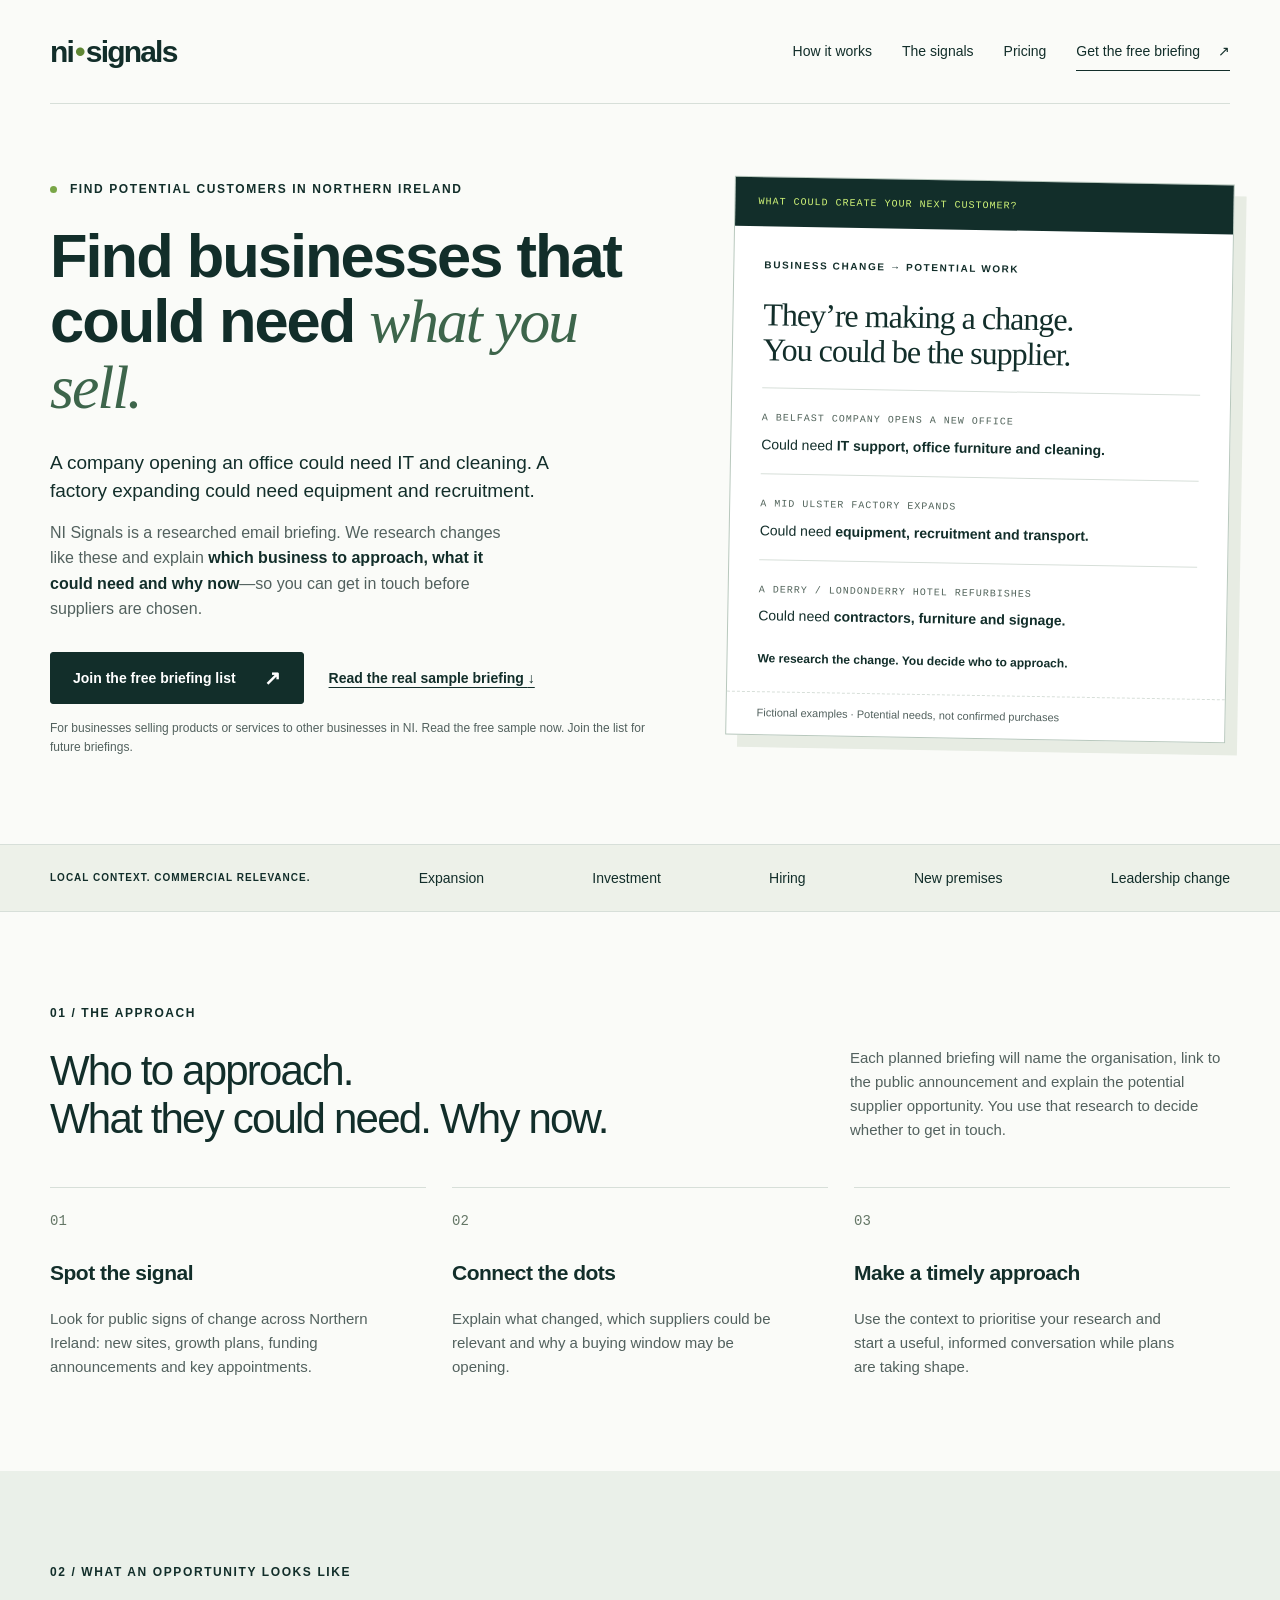
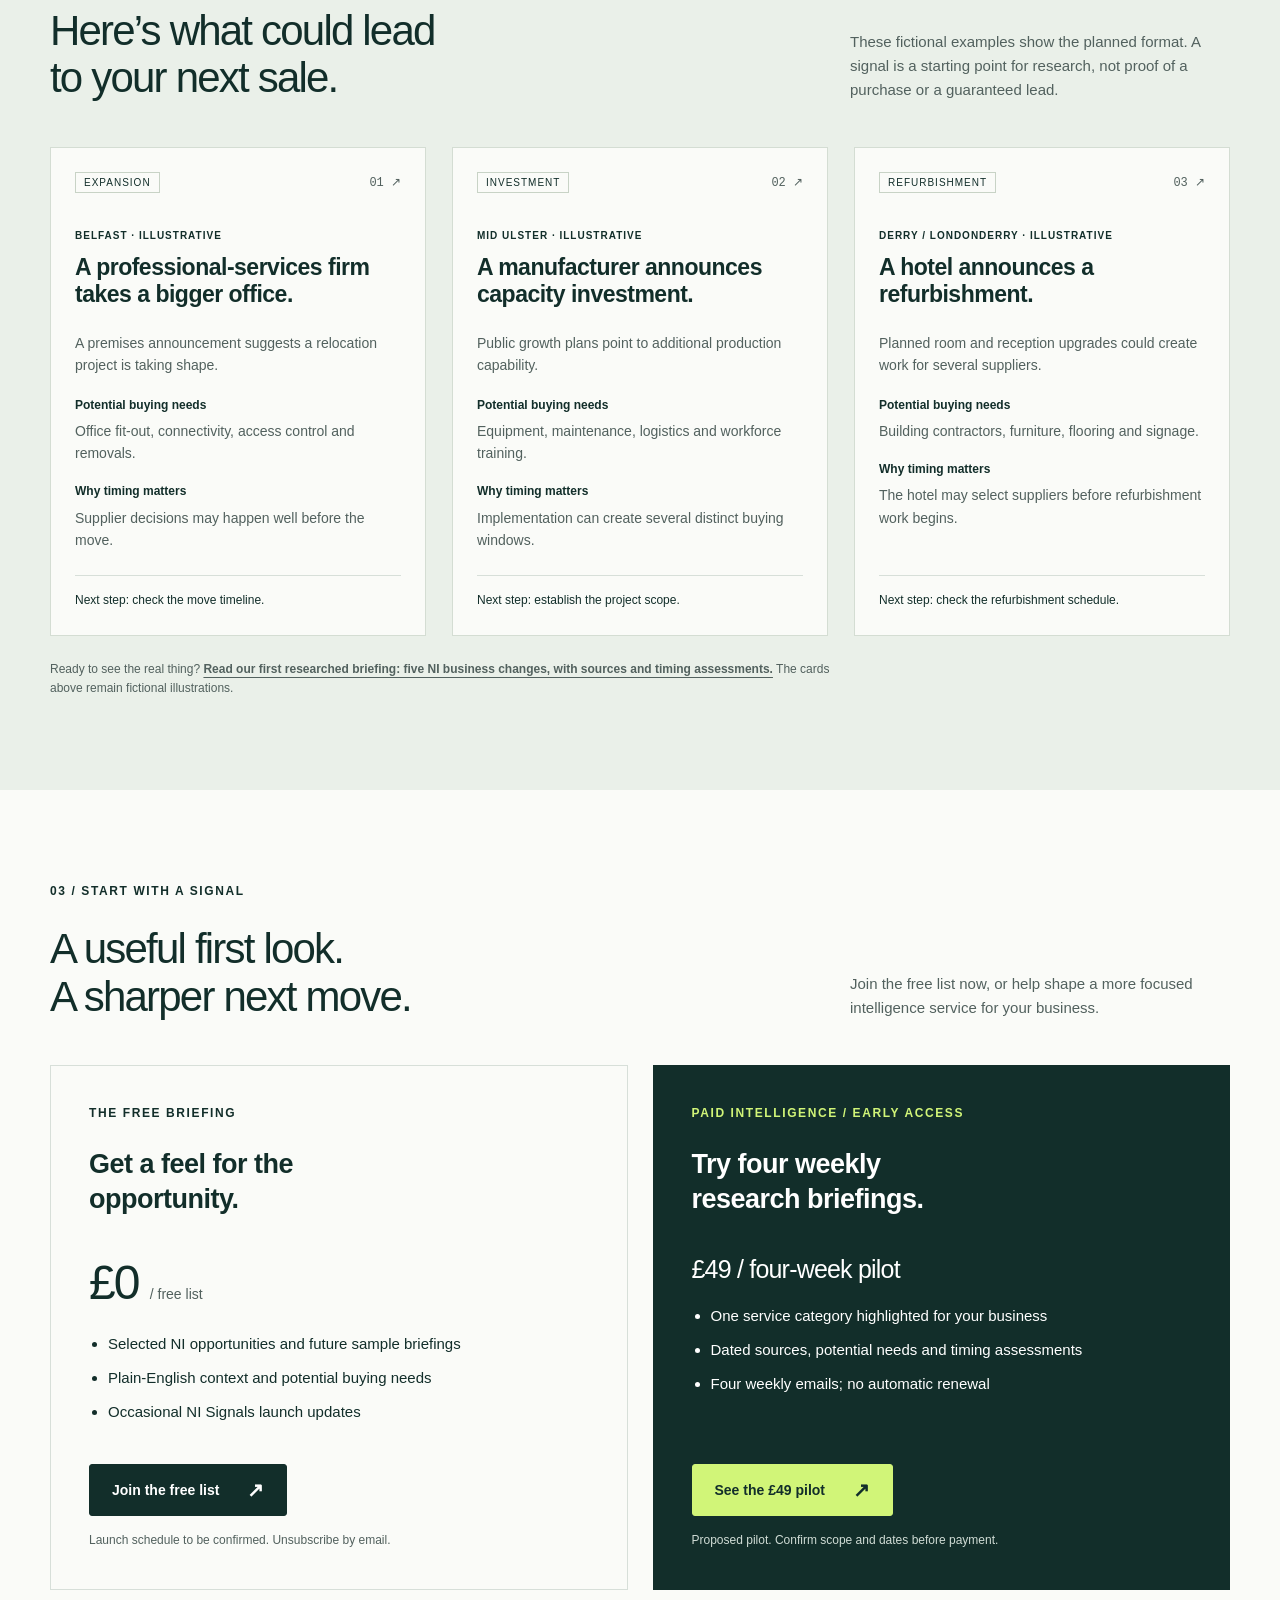
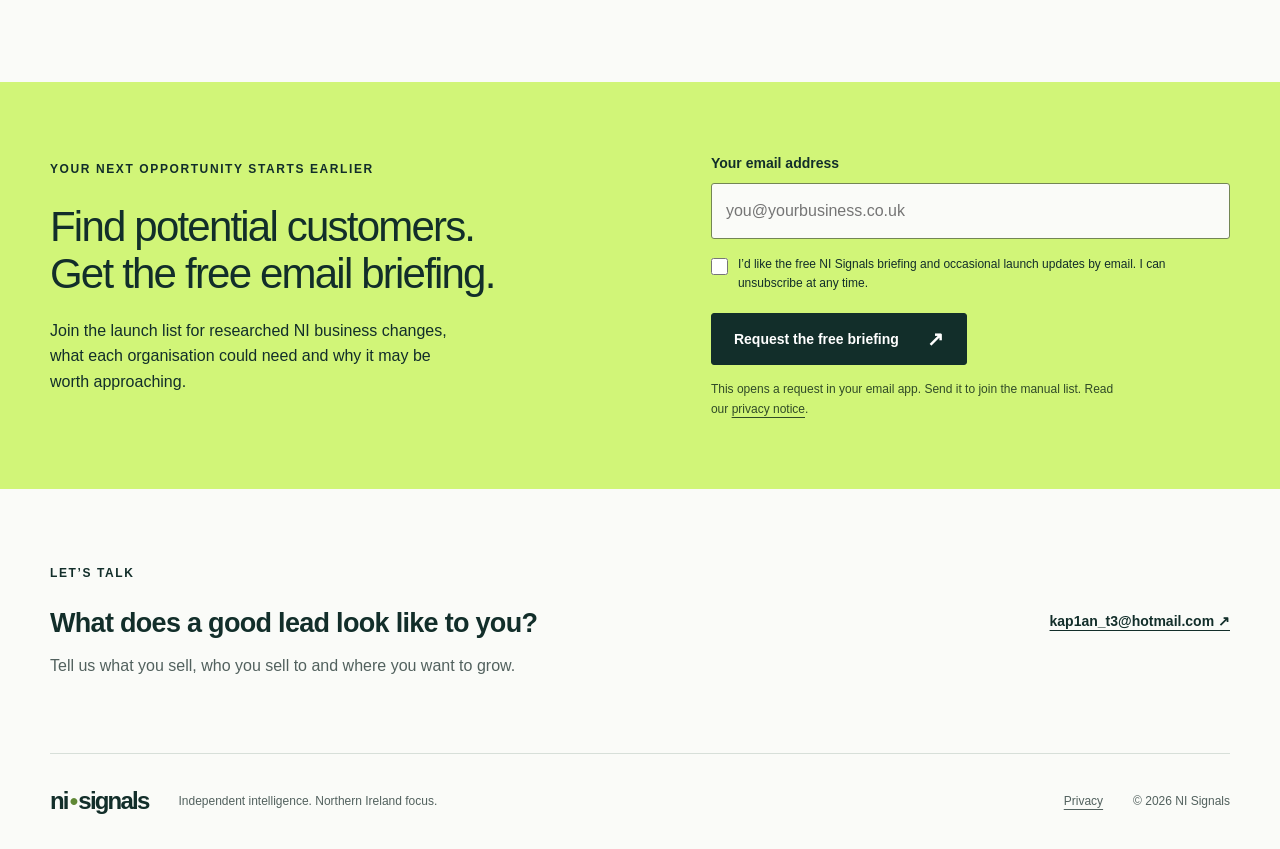
==== commit bc0b74d0: "Connect real sample briefing, pilot offer and outreach privacy information" ====
--- a/index.html
+++ b/index.html
@@ -14,7 +14,7 @@
 <header class="wrap masthead"><a class="brand" href="./" aria-label="NI Signals home">ni<span class="brand-dot">•</span>signals</a><nav aria-label="Main navigation"><a href="#how-it-works">How it works</a><a href="#signals">The signals</a><a href="#pricing">Pricing</a><a class="nav-cta" href="#join">Get the free briefing <span aria-hidden="true">↗</span></a></nav></header>
 <main id="main">
 <section class="wrap hero">
-  <div class="hero-copy"><p class="eyebrow"><span class="status-dot"></span> FIND POTENTIAL CUSTOMERS IN NORTHERN IRELAND</p><h1>Find businesses that could need <em>what you sell.</em></h1><p class="lead">A company opening an office could need IT and cleaning. A factory expanding could need equipment and recruitment.</p><p class="sublead">NI Signals is an email briefing in development. We research changes like these and explain <strong>which business to approach, what it could need and why now</strong>—so you can get in touch before suppliers are chosen.</p><div class="actions"><a class="button" href="#join">Join the free briefing list <span aria-hidden="true">↗</span></a><a class="text-link" href="#signals">See example opportunities <span aria-hidden="true">↓</span></a></div><p class="small">For businesses selling products or services to other businesses in NI. Free briefing coming soon.</p></div>
+  <div class="hero-copy"><p class="eyebrow"><span class="status-dot"></span> FIND POTENTIAL CUSTOMERS IN NORTHERN IRELAND</p><h1>Find businesses that could need <em>what you sell.</em></h1><p class="lead">A company opening an office could need IT and cleaning. A factory expanding could need equipment and recruitment.</p><p class="sublead">NI Signals is a researched email briefing. We research changes like these and explain <strong>which business to approach, what it could need and why now</strong>—so you can get in touch before suppliers are chosen.</p><div class="actions"><a class="button" href="#join">Join the free briefing list <span aria-hidden="true">↗</span></a><a class="text-link" href="sample-briefing.html">Read the real sample briefing <span aria-hidden="true">↓</span></a></div><p class="small">For businesses selling products or services to other businesses in NI. Read the free sample now. Join the list for future briefings.</p></div>
   <aside class="brief" aria-label="Examples of potential customer opportunities"><div class="brief-top"><span>WHAT COULD CREATE YOUR NEXT CUSTOMER?</span></div><div class="brief-body"><p class="eyebrow">BUSINESS CHANGE → POTENTIAL WORK</p><h2>They’re making a change.<br>You could be the supplier.</h2><div class="signal-rule"><span>A BELFAST COMPANY OPENS A NEW OFFICE</span><p>Could need <strong>IT support, office furniture and cleaning.</strong></p></div><div class="signal-rule"><span>A MID ULSTER FACTORY EXPANDS</span><p>Could need <strong>equipment, recruitment and transport.</strong></p></div><div class="signal-rule"><span>A DERRY / LONDONDERRY HOTEL REFURBISHES</span><p>Could need <strong>contractors, furniture and signage.</strong></p></div><div class="brief-foot">We research the change. You decide who to approach.</div></div><div class="brief-caption">Fictional examples · Potential needs, not confirmed purchases</div></aside>
 </section>
 <div class="scope-strip"><div class="wrap"><p>LOCAL CONTEXT. COMMERCIAL RELEVANCE.</p><span>Expansion</span><span>Investment</span><span>Hiring</span><span>New premises</span><span>Leadership change</span></div></div>
@@ -23,8 +23,8 @@
 <article class="signal-card"><div class="card-top"><span class="tag">EXPANSION</span><span>01 ↗</span></div><p class="location">BELFAST · ILLUSTRATIVE</p><h3>A professional-services firm takes a bigger office.</h3><p class="card-detail">A premises announcement suggests a relocation project is taking shape.</p><dl><dt>Potential buying needs</dt><dd>Office fit-out, connectivity, access control and removals.</dd><dt>Why timing matters</dt><dd>Supplier decisions may happen well before the move.</dd></dl><div class="card-footer">Next step: check the move timeline.</div></article>
 <article class="signal-card"><div class="card-top"><span class="tag">INVESTMENT</span><span>02 ↗</span></div><p class="location">MID ULSTER · ILLUSTRATIVE</p><h3>A manufacturer announces capacity investment.</h3><p class="card-detail">Public growth plans point to additional production capability.</p><dl><dt>Potential buying needs</dt><dd>Equipment, maintenance, logistics and workforce training.</dd><dt>Why timing matters</dt><dd>Implementation can create several distinct buying windows.</dd></dl><div class="card-footer">Next step: establish the project scope.</div></article>
 <article class="signal-card"><div class="card-top"><span class="tag">REFURBISHMENT</span><span>03 ↗</span></div><p class="location">DERRY / LONDONDERRY · ILLUSTRATIVE</p><h3>A hotel announces a refurbishment.</h3><p class="card-detail">Planned room and reception upgrades could create work for several suppliers.</p><dl><dt>Potential buying needs</dt><dd>Building contractors, furniture, flooring and signage.</dd><dt>Why timing matters</dt><dd>The hotel may select suppliers before refurbishment work begins.</dd></dl><div class="card-footer">Next step: check the refurbishment schedule.</div></article>
-</div><p class="sample-note">The live briefing is in development. Published signals are intended to include a public source, date and a clear distinction between fact and interpretation.</p></div></section>
-<section class="wrap section" id="pricing"><div class="section-heading"><div><p class="eyebrow">03 / START WITH A SIGNAL</p><h2>A useful first look.<br>A sharper next move.</h2></div><p>Join the free list now, or help shape a more focused intelligence service for your business.</p></div><div class="pricing-grid"><article class="price-card"><p class="eyebrow">THE FREE BRIEFING</p><h3>Get a feel for the opportunity.</h3><p class="price">£0 <span>/ free list</span></p><ul><li>Selected NI commercial signals when the briefing launches</li><li>Plain-English context and potential buying needs</li><li>Occasional NI Signals launch updates</li></ul><a class="button" href="#join">Join the free list <span aria-hidden="true">↗</span></a><p class="small">Launch schedule to be confirmed. Unsubscribe by email.</p></article><article class="price-card premium"><p class="eyebrow">PAID INTELLIGENCE / EARLY ACCESS</p><h3>Fewer distractions.<br>More relevant opportunities.</h3><p class="price price-tbc">Pricing to be confirmed</p><ul><li>Planned sector-focused signal coverage</li><li>Deeper research and buying-window context</li><li>Input into the first paid intelligence offer</li></ul><a class="button light" href="mailto:kap1an_t3@hotmail.com?subject=NI%20Signals%20early%20access&amp;body=Hi%2C%20I%27m%20interested%20in%20NI%20Signals%20paid%20intelligence.%0A%0ABusiness%3A%0AWhat%20we%20sell%3A%0AIdeal%20customers%3A">Register early interest <span aria-hidden="true">↗</span></a><p class="small">An enquiry only. No payment or commitment.</p></article></div></section>
+</div><p class="sample-note">Ready to see the real thing? <a href="sample-briefing.html"><strong>Read our first researched briefing: five NI business changes, with sources and timing assessments.</strong></a> The cards above remain fictional illustrations.</p></div></section>
+<section class="wrap section" id="pricing"><div class="section-heading"><div><p class="eyebrow">03 / START WITH A SIGNAL</p><h2>A useful first look.<br>A sharper next move.</h2></div><p>Join the free list now, or help shape a more focused intelligence service for your business.</p></div><div class="pricing-grid"><article class="price-card"><p class="eyebrow">THE FREE BRIEFING</p><h3>Get a feel for the opportunity.</h3><p class="price">£0 <span>/ free list</span></p><ul><li>Selected NI opportunities and future sample briefings</li><li>Plain-English context and potential buying needs</li><li>Occasional NI Signals launch updates</li></ul><a class="button" href="#join">Join the free list <span aria-hidden="true">↗</span></a><p class="small">Launch schedule to be confirmed. Unsubscribe by email.</p></article><article class="price-card premium"><p class="eyebrow">PAID INTELLIGENCE / EARLY ACCESS</p><h3>Try four weekly<br>research briefings.</h3><p class="price price-tbc">£49 / four-week pilot</p><ul><li>One service category highlighted for your business</li><li>Dated sources, potential needs and timing assessments</li><li>Four weekly emails; no automatic renewal</li></ul><a class="button light" href="sample-briefing.html#pilot">See the £49 pilot <span aria-hidden="true">↗</span></a><p class="small">Proposed pilot. Confirm scope and dates before payment.</p></article></div></section>
 <section class="join-section" id="join"><div class="wrap join-grid"><div><p class="eyebrow">YOUR NEXT OPPORTUNITY STARTS EARLIER</p><h2>Find potential customers.<br>Get the free email briefing.</h2><p>Join the launch list for researched NI business changes, what each organisation could need and why it may be worth approaching.</p></div><form id="signup-form"><label for="email">Your email address</label><input id="email" name="email" type="email" autocomplete="email" placeholder="you@yourbusiness.co.uk" required maxlength="254"><label class="consent"><input type="checkbox" id="consent" required><span>I’d like the free NI Signals briefing and occasional launch updates by email. I can unsubscribe at any time.</span></label><button class="button" type="submit">Request the free briefing <span aria-hidden="true">↗</span></button><p class="small">This opens a request in your email app. Send it to join the manual list. Read our <a href="privacy.html">privacy notice</a>.</p><p id="signup-status" class="form-status" role="status" aria-live="polite"></p><noscript><p>Email <a href="mailto:kap1an_t3@hotmail.com?subject=NI%20Signals%20free%20briefing&amp;body=Please%20add%20me%20to%20the%20free%20NI%20Signals%20briefing%20and%20occasional%20launch%20updates.%20I%20understand%20I%20can%20unsubscribe%20at%20any%20time.">your signup request</a> to join.</p></noscript></form></div></section>
 <section class="wrap contact" id="contact"><div><p class="eyebrow">LET’S TALK</p><h2>What does a good lead look like to you?</h2><p>Tell us what you sell, who you sell to and where you want to grow.</p></div><a class="text-link" href="mailto:kap1an_t3@hotmail.com?subject=NI%20Signals%20enquiry">kap1an_t3@hotmail.com <span aria-hidden="true">↗</span></a></section>
 </main><footer class="wrap footer"><a class="brand" href="./">ni<span class="brand-dot">•</span>signals</a><p>Independent intelligence. Northern Ireland focus.</p><a href="privacy.html">Privacy</a><span>© 2026 NI Signals</span></footer>
